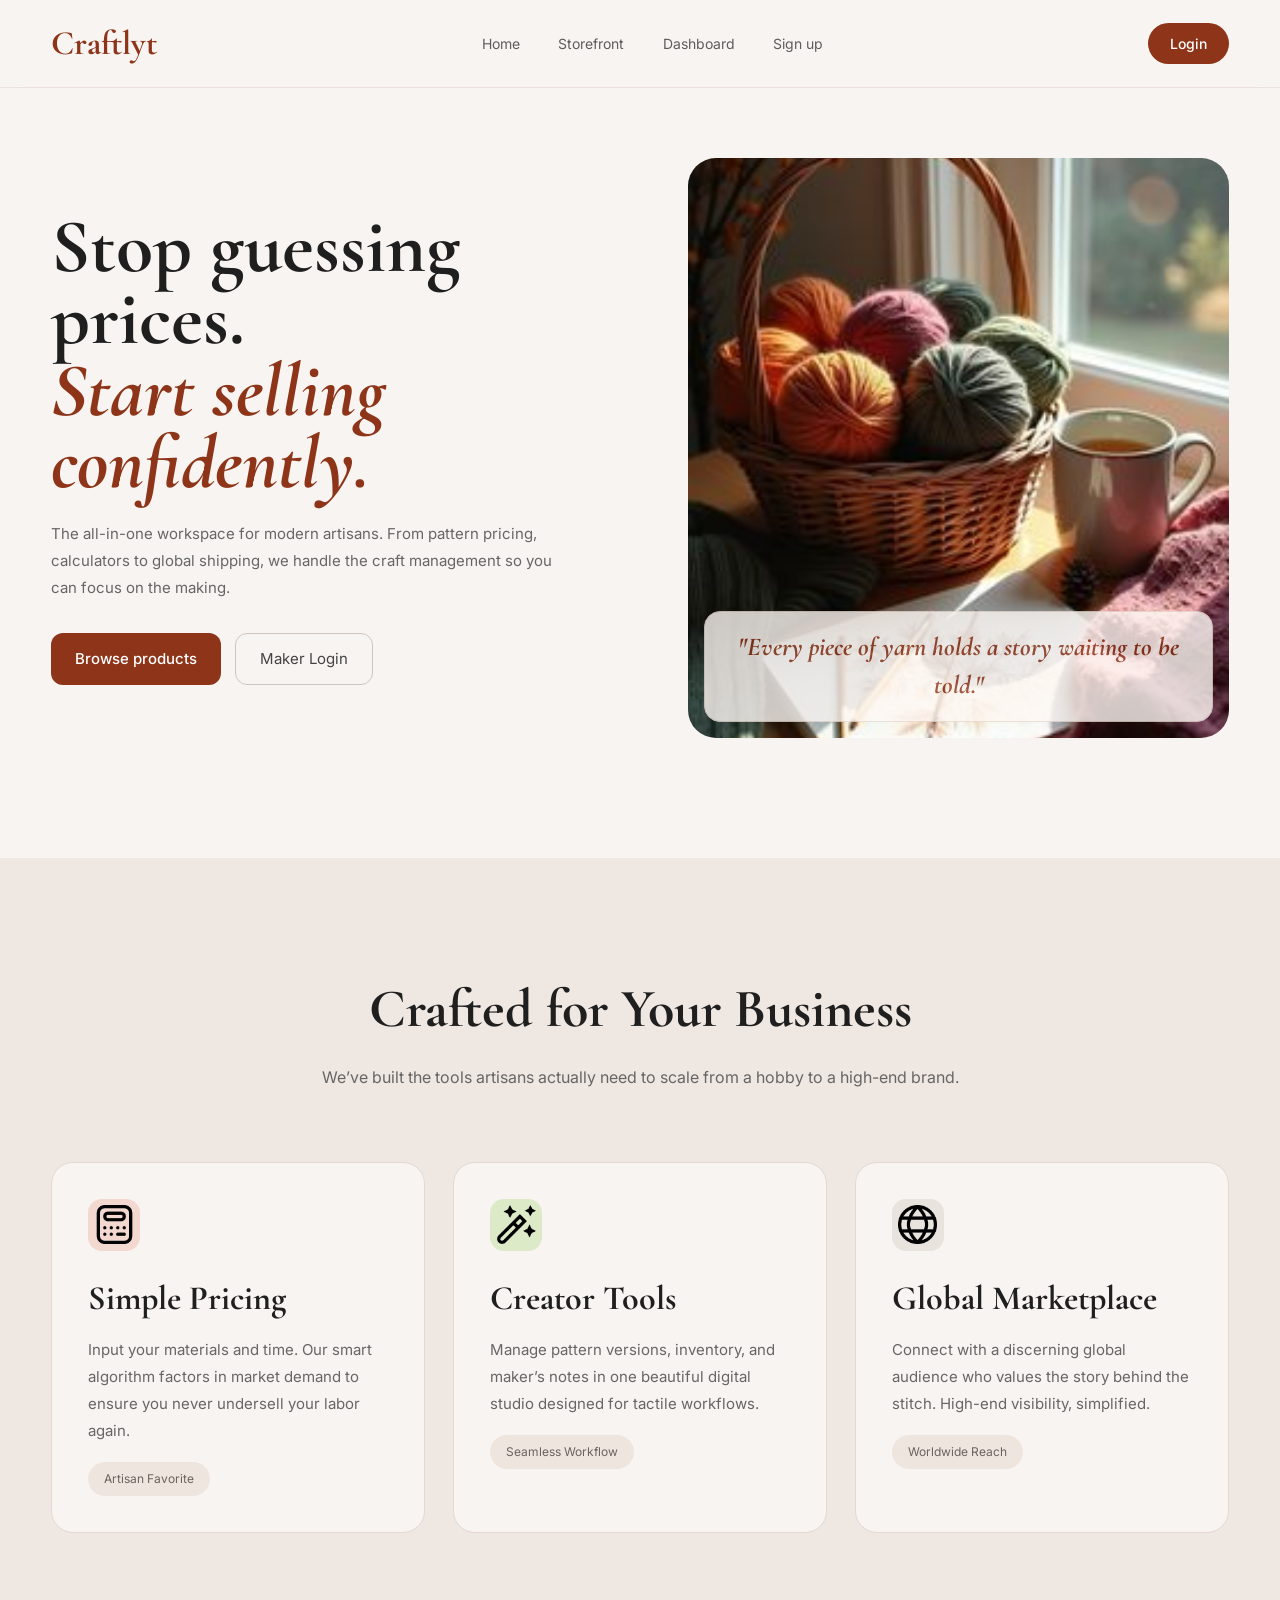
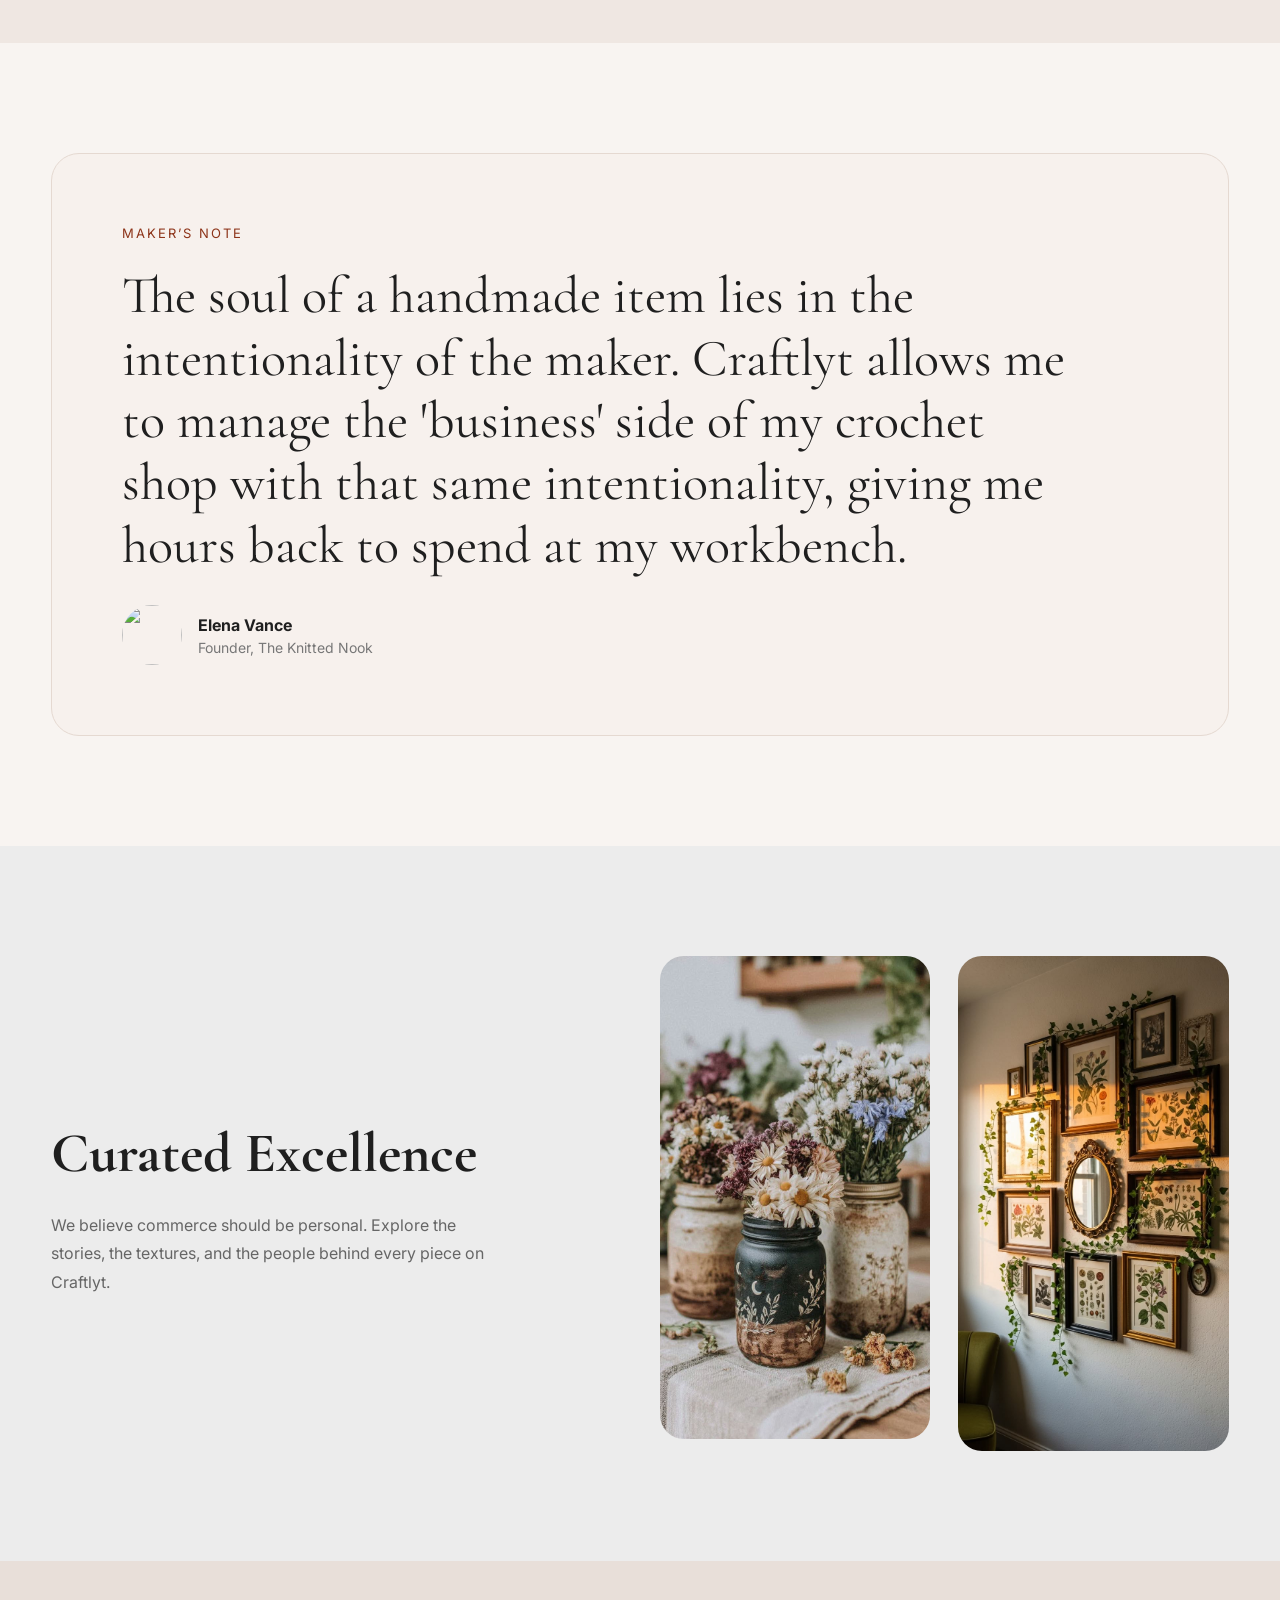
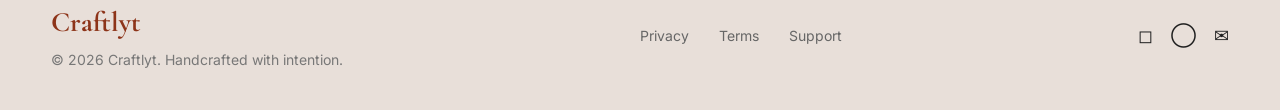
==== index.html @ c47a4555 "Created landing page and basic login" ====
<!DOCTYPE html>
<html lang="en">
<head>
  <meta charset="UTF-8" />
  <meta name="viewport" content="width=device-width, initial-scale=1.0" />
  <meta name="description" content="Craftlyt helps artisans price, manage, and sell handmade work with confidence—from materials to shipping." />
  <title>Craftlyt</title>

  <link rel="preconnect" href="https://fonts.googleapis.com">
  <link rel="preconnect" href="https://fonts.gstatic.com" crossorigin>
  <link href="https://fonts.googleapis.com/css2?family=Cormorant+Garamond:wght@400;500;600;700&family=Inter:wght@300;400;500;600&display=swap" rel="stylesheet">
  <link rel="stylesheet" href="styles.css" />
</head>
<body>

  <header class="site-header">
    <div class="container navbar">
      <a href="index.html" class="logo">Craftlyt</a>

      <input type="checkbox" id="nav-toggle" class="nav-checkbox" />
      <label for="nav-toggle" class="nav-backdrop" aria-hidden="true"></label>

      <nav class="nav-links" aria-label="Main">
        <a href="index.html">Home</a>
        <a href="#">Storefront</a>
        <a href="#">Dashboard</a>
        <a href="signup.html">Sign up</a>
      </nav>

      <div class="navbar-trailing">
        <a href="login.html" class="login-btn">Login</a>
        <label for="nav-toggle" class="nav-burger" aria-label="Toggle menu">
          <span></span>
          <span></span>
          <span></span>
        </label>
      </div>
    </div>
  </header>

  <section class="hero">
    <div class="container hero-wrapper">

      <div class="hero-content">
        <h1>
          Stop guessing prices.<br>
          <span>Start selling confidently.</span>
        </h1>

        <p>
          The all-in-one workspace for modern artisans. From pattern pricing,
          calculators to global shipping, we handle the craft management so you
          can focus on the making.
        </p>

        <div class="hero-buttons">
          <a href="#" class="primary-btn">Browse products</a>
          <a href="login.html" class="secondary-btn">Maker Login</a>
        </div>
      </div>

      <div class="hero-image">
        <img src="assets/crochet2.jpg" alt="" width="700" height="800">

        <div class="quote-card">
          <h3>"Every piece of yarn holds a story waiting to be told."</h3>
        </div>
      </div>

    </div>
  </section>

  <section class="features">
    <div class="container">

      <div class="section-title">
        <h2>Crafted for Your Business</h2>
        <p>
          We’ve built the tools artisans actually need to scale from a hobby to a high-end brand.
        </p>
      </div>

      <div class="feature-grid">

        <div class="feature-card">
          <div class="feature-icon" aria-hidden="true">
            <img src="assets/calc.png" alt="Simple Pricing">
          </div>
          <h3>Simple Pricing</h3>
          <p>
            Input your materials and time. Our smart algorithm factors in market demand to ensure you never undersell your labor again.
          </p>
          <span class="tag">Artisan Favorite</span>
        </div>

        <div class="feature-card">
          <div class="feature-icon" style="background:#dceac8" aria-hidden="true">
            <img src="assets/creator.png" alt="Creator Tools">
          </div>
          <h3>Creator Tools</h3>
          <p>
            Manage pattern versions, inventory, and maker’s notes in one beautiful digital studio designed for tactile workflows.
          </p>
          <span class="tag">Seamless Workflow</span>
        </div>

        <div class="feature-card">
          <div class="feature-icon" style="background:#e8e3dd" aria-hidden="true">
            <img src="assets/globe.png" alt="Global Marketplace">
          </div>
          <h3>Global Marketplace</h3>
          <p>
            Connect with a discerning global audience who values the story behind the stitch. High-end visibility, simplified.
          </p>
          <span class="tag">Worldwide Reach</span>
        </div>

      </div>

    </div>
  </section>

  <section class="testimonial">
    <div class="container">

      <div class="testimonial-card">

        <div class="testimonial-label">Maker’s Note</div>

        <blockquote class="testimonial-text">
          <p>The soul of a handmade item lies in the intentionality of the maker. Craftlyt allows me to manage the 'business' side of my crochet shop with that same intentionality, giving me hours back to spend at my workbench.</p>
        </blockquote>

        <div class="testimonial-user">
          <img src="https://placehold.co/100x100" alt="" width="100" height="100">

          <div>
            <h4>Elena Vance</h4>
            <p>Founder, The Knitted Nook</p>
          </div>
        </div>

      </div>

    </div>
  </section>

  <section class="gallery">
    <div class="container gallery-wrapper">

      <div class="gallery-content">
        <h2>Curated Excellence</h2>

        <p>
          We believe commerce should be personal. Explore the stories, the textures, and the people behind every piece on Craftlyt.
        </p>
      </div>

      <div class="gallery-images">
        <img src="assets/craft.jpg" alt="" width="500" height="700">
        <img src="assets/mirror.png" alt="" width="500" height="700">
      </div>

    </div>
  </section>

  <footer class="site-footer">
    <div class="container footer-wrapper">

      <div class="footer-left">
        <h2>Craftlyt</h2>
        <p>© 2026 Craftlyt. Handcrafted with intention.</p>
      </div>

      <nav class="footer-links" aria-label="Footer">
        <a href="#">Privacy</a>
        <a href="#">Terms</a>
        <a href="#">Support</a>
      </nav>

      <div class="footer-icons" aria-hidden="true">
        <span>◻</span>
        <span>◯</span>
        <span>✉</span>
      </div>

    </div>
  </footer>

</body>
</html>
---- styles.css ----
/* Craftlyt — shared styles */

:root {
  --color-bg: #f8f4f1;
  --color-text: #1f1f1f;
  --color-muted: #666;
  --color-muted-2: #5d5d5d;
  --color-brand: #8d3419;
  --color-border: #e4d8d1;
  --color-border-soft: #cfc5bf;
  --color-card: #fdf7f3;
  --color-section: #efe7e2;
  --color-section-2: #ececec;
  --color-footer: #e8dfd9;
  --font-sans: 'Inter', sans-serif;
  --font-display: 'Cormorant Garamond', serif;
  --container: min(92vw, 1250px);
}

*,
*::before,
*::after {
  margin: 0;
  padding: 0;
  box-sizing: border-box;
}

html {
  overflow-x: hidden;
}

body {
  font-family: var(--font-sans);
  background: var(--color-bg);
  color: var(--color-text);
  overflow-x: hidden;
  line-height: 1.5;
}

body.page-auth {
  min-height: 100vh;
  display: flex;
  flex-direction: column;
}

img {
  width: 100%;
  display: block;
  object-fit: cover;
}

a {
  text-decoration: none;
  color: inherit;
}

a:focus-visible,
button:focus-visible,
input:focus-visible,
summary:focus-visible {
  outline: 2px solid var(--color-brand);
  outline-offset: 3px;
}

.container {
  width: var(--container);
  margin-inline: auto;
}

/* ——— Site header & navigation ——— */

.site-header {
  position: sticky;
  top: 0;
  z-index: 100;
  background: rgba(248, 244, 241, 0.92);
  backdrop-filter: blur(10px);
  border-bottom: 1px solid rgba(228, 216, 209, 0.6);
}

.navbar {
  display: flex;
  align-items: center;
  justify-content: space-between;
  gap: 16px;
  padding: 18px 0;
  position: relative;
}

.logo {
  font-family: var(--font-display);
  font-size: clamp(28px, 4vw, 34px);
  font-weight: 700;
  color: var(--color-brand);
  flex-shrink: 0;
}

.nav-checkbox {
  position: absolute;
  width: 1px;
  height: 1px;
  padding: 0;
  margin: -1px;
  overflow: hidden;
  clip: rect(0, 0, 0, 0);
  white-space: nowrap;
  border: 0;
}

.nav-backdrop {
  display: none;
  position: fixed;
  inset: 0;
  background: rgba(31, 31, 31, 0.35);
  z-index: 200;
}

.nav-checkbox:checked ~ .nav-backdrop {
  display: block;
}

.nav-links {
  display: flex;
  align-items: center;
  gap: clamp(18px, 3vw, 40px);
  font-size: 14px;
  color: var(--color-muted-2);
}

.nav-links a:hover {
  color: var(--color-brand);
}

.navbar-trailing {
  display: flex;
  align-items: center;
  gap: 12px;
  flex-shrink: 0;
  position: relative;
  z-index: 220;
}

.nav-burger {
  display: none;
  flex-direction: column;
  justify-content: center;
  gap: 6px;
  width: 44px;
  height: 44px;
  padding: 10px;
  border-radius: 12px;
  border: 1px solid var(--color-border-soft);
  background: var(--color-card);
  cursor: pointer;
}

.nav-burger span {
  display: block;
  height: 2px;
  width: 100%;
  background: var(--color-text);
  border-radius: 1px;
  transition: transform 0.2s ease, opacity 0.2s ease;
}

.nav-checkbox:checked ~ .navbar-trailing .nav-burger span:nth-child(1) {
  transform: translateY(8px) rotate(45deg);
}

.nav-checkbox:checked ~ .navbar-trailing .nav-burger span:nth-child(2) {
  opacity: 0;
}

.nav-checkbox:checked ~ .navbar-trailing .nav-burger span:nth-child(3) {
  transform: translateY(-8px) rotate(-45deg);
}

.login-btn {
  display: inline-flex;
  align-items: center;
  justify-content: center;
  background: var(--color-brand);
  color: #fff;
  padding: 10px 22px;
  border-radius: 999px;
  font-size: 14px;
  font-weight: 500;
  border: none;
  cursor: pointer;
  white-space: nowrap;
}

a.login-btn:hover,
button.login-btn:hover {
  filter: brightness(1.05);
}

.secondary-pill {
  display: inline-flex;
  align-items: center;
  justify-content: center;
  padding: 10px 20px;
  border-radius: 999px;
  font-size: 14px;
  font-weight: 500;
  border: 1px solid var(--color-border-soft);
  color: #444;
  background: transparent;
  white-space: nowrap;
}

.secondary-pill:hover {
  border-color: var(--color-brand);
  color: var(--color-brand);
}

@media (max-width: 768px) {
  :root {
    --header-h: 76px;
  }

  .nav-burger {
    display: flex;
  }

  .nav-links {
    display: none;
    position: fixed;
    top: var(--header-h);
    left: 0;
    right: 0;
    z-index: 210;
    flex-direction: column;
    align-items: stretch;
    gap: 0;
    padding: 12px 0 20px;
    background: var(--color-card);
    border-bottom: 1px solid var(--color-border);
    box-shadow: 0 16px 40px rgba(0, 0, 0, 0.08);
  }

  .nav-links a {
    padding: 14px 24px;
    font-size: 16px;
    border-bottom: 1px solid rgba(228, 216, 209, 0.5);
  }

  .nav-links a:last-child {
    border-bottom: none;
  }

  .nav-links .login-btn,
  .nav-links .secondary-pill {
    margin: 8px 20px;
    align-self: flex-start;
  }

  .nav-checkbox:checked ~ .nav-links {
    display: flex;
  }

  .navbar {
    flex-wrap: wrap;
    padding: 14px 0;
  }

  body:has(.nav-checkbox:checked) {
    overflow: hidden;
  }
}

@media (min-width: 769px) {
  .nav-links {
    flex: 1;
    justify-content: center;
    margin-inline: 24px;
  }
}

/* ——— Buttons (marketing + forms) ——— */

.primary-btn {
  display: inline-flex;
  align-items: center;
  justify-content: center;
  background: var(--color-brand);
  color: #fff;
  padding: 14px 24px;
  border-radius: 12px;
  border: none;
  cursor: pointer;
  font-weight: 500;
  font-size: 15px;
  font-family: inherit;
  text-align: center;
}

a.primary-btn:hover,
button.primary-btn:hover {
  filter: brightness(1.05);
}

.secondary-btn {
  display: inline-flex;
  align-items: center;
  justify-content: center;
  background: transparent;
  border: 1px solid var(--color-border-soft);
  padding: 14px 24px;
  border-radius: 12px;
  cursor: pointer;
  color: #444;
  font-size: 15px;
  font-family: inherit;
}

a.secondary-btn:hover {
  border-color: var(--color-brand);
  color: var(--color-brand);
}

.auth-form-panel form .primary-btn {
  width: 100%;
  margin-bottom: 20px;
}

/* ——— Home: hero ——— */

.hero {
  padding: clamp(40px, 8vw, 70px) 0 clamp(64px, 12vw, 120px);
}

.hero-wrapper {
  display: flex;
  align-items: center;
  justify-content: space-between;
  gap: clamp(32px, 6vw, 80px);
  flex-wrap: wrap;
}

.hero-content {
  flex: 1 1 320px;
  min-width: 0;
}

.hero-content h1 {
  font-family: var(--font-display);
  font-size: clamp(40px, 8vw, 76px);
  line-height: 0.95;
  margin-bottom: 20px;
  font-weight: 700;
}

.hero-content h1 span {
  color: var(--color-brand);
  font-style: italic;
}

.hero-content p {
  max-width: 520px;
  line-height: 1.8;
  color: var(--color-muted);
  font-size: 15px;
  margin-bottom: 32px;
}

.hero-buttons {
  display: flex;
  flex-wrap: wrap;
  gap: 14px;
}

.hero-image {
  flex: 1 1 300px;
  min-width: 0;
  position: relative;
}

.hero-image img {
  border-radius: clamp(18px, 3vw, 28px);
  width: 100%;
  height: auto;
  max-height: min(70vh, 580px);
  min-height: 280px;
  object-fit: cover;
}

.price-card {
  position: absolute;
  bottom: 16px;
  left: 16px;
  right: 16px;
  background: var(--color-card);
  padding: 16px 18px;
  border-radius: 16px;
  border: 1px solid #e6d8cf;
  box-shadow: 0 10px 20px rgba(0, 0, 0, 0.04);
}

.price-card small {
  color: #7c6f69;
  text-transform: uppercase;
  font-size: 11px;
  letter-spacing: 1px;
}

.price-card h3 {
  color: var(--color-brand);
  margin-top: 6px;
  font-size: clamp(22px, 4vw, 28px);
  font-family: var(--font-display);
}

.quote-card {
  position: absolute;
  bottom: 16px;
  left: 16px;
  right: 16px;
  background: var(--color-card);
  color: var(--color-brand);
  font-size: clamp(16px, 2vw, 22px);
  font-family: var(--font-display);
  font-style: italic;
  text-align: center;
  padding: 16px 18px;
  border-radius: 16px;
  border: 1px solid #e6d8cf;
  box-shadow: 0 10px 20px rgba(0, 0, 0, 0.04);
  opacity: 0.8;
}
/* ——— Home: features ——— */

.features {
  background: var(--color-section);
  padding: clamp(56px, 10vw, 110px) 0;
}

.section-title {
  text-align: center;
  margin-bottom: clamp(40px, 8vw, 70px);
}

.section-title h2 {
  font-family: var(--font-display);
  font-size: clamp(32px, 5vw, 54px);
  margin-bottom: 14px;
}

.section-title p {
  color: var(--color-muted);
  max-width: 700px;
  margin-inline: auto;
  line-height: 1.8;
  padding-inline: 8px;
}

.feature-grid {
  display: grid;
  grid-template-columns: repeat(3, 1fr);
  gap: clamp(18px, 3vw, 28px);
}

.feature-card {
  background: var(--color-bg);
  border: 1px solid var(--color-border);
  border-radius: 22px;
  padding: clamp(24px, 4vw, 36px);
  min-height: 0;
}

.feature-icon {
  width: 52px;
  height: 52px;
  border-radius: 14px;
  background: #f3d8d0;
  margin-bottom: 22px;
  display: flex;
  justify-content: center;
  align-items: center;
}

.feature-icon img {
  width: 75%;
  height: 75%;
  object-fit: cover;
}

.feature-card h3 {
  font-family: var(--font-display);
  font-size: clamp(26px, 3.5vw, 34px);
  margin-bottom: 12px;
}

.feature-card p {
  line-height: 1.8;
  color: var(--color-muted);
  margin-bottom: 18px;
  font-size: 15px;
}

.tag {
  display: inline-block;
  background: #eee5df;
  padding: 8px 16px;
  border-radius: 999px;
  font-size: 12px;
  color: #6d625d;
}

/* ——— Home: testimonial ——— */

.testimonial {
  padding: clamp(56px, 10vw, 110px) 0;
}

.testimonial-card {
  background: #f7f1ed;
  border: 1px solid #e5d9d1;
  border-radius: clamp(20px, 3vw, 28px);
  padding: clamp(32px, 6vw, 70px);
}

.testimonial-label {
  color: var(--color-brand);
  font-size: 13px;
  letter-spacing: 2px;
  text-transform: uppercase;
  margin-bottom: 22px;
}

.testimonial-text {
  font-family: var(--font-display);
  font-size: clamp(26px, 5vw, 52px);
  line-height: 1.2;
  max-width: 950px;
  margin: 0 0 28px;
  padding: 0;
  border: none;
}

.testimonial-text p {
  margin: 0;
  font: inherit;
}

.testimonial-user {
  display: flex;
  align-items: center;
  gap: 16px;
  flex-wrap: wrap;
}

.testimonial-user img {
  width: 60px;
  height: 60px;
  border-radius: 50%;
  flex-shrink: 0;
}

.testimonial-user h4 {
  font-size: 16px;
}

.testimonial-user p {
  color: #777;
  font-size: 14px;
}

/* ——— Home: gallery ——— */

.gallery {
  background: var(--color-section-2);
  padding: clamp(56px, 10vw, 110px) 0;
}

.gallery-wrapper {
  display: flex;
  align-items: center;
  gap: clamp(32px, 5vw, 60px);
  flex-wrap: wrap;
}

.gallery-content {
  flex: 1 1 280px;
  min-width: 0;
}

.gallery-content h2 {
  font-family: var(--font-display);
  font-size: clamp(32px, 5vw, 56px);
  margin-bottom: 16px;
}

.gallery-content p {
  line-height: 1.8;
  color: var(--color-muted);
  max-width: 450px;
}

.gallery-images {
  flex: 1 1 300px;
  min-width: 0;
  display: grid;
  grid-template-columns: repeat(2, 1fr);
  gap: clamp(16px, 3vw, 28px);
}

.gallery-images img {
  border-radius: clamp(16px, 2.5vw, 24px);
  width: 100%;
  height: auto;
  min-height: 220px;
  max-height: min(55vh, 520px);
  object-fit: cover;
}

/* ——— Home: footer ——— */

.site-footer {
  background: var(--color-footer);
  padding: clamp(28px, 4vw, 40px) 0;
}

.footer-wrapper {
  display: flex;
  justify-content: space-between;
  align-items: center;
  flex-wrap: wrap;
  gap: 20px;
}

.footer-left h2 {
  font-family: var(--font-display);
  color: var(--color-brand);
  margin-bottom: 6px;
  font-size: clamp(22px, 3vw, 28px);
}

.footer-left p {
  color: #777;
  font-size: 14px;
}

.footer-links {
  display: flex;
  flex-wrap: wrap;
  gap: 20px 30px;
  color: #666;
  font-size: 14px;
}

.footer-links a:hover {
  color: var(--color-brand);
}

.footer-icons {
  display: flex;
  gap: 18px;
  font-size: 18px;
}

/* ——— Auth pages ——— */

.auth-main {
  flex: 1;
  display: flex;
  align-items: stretch;
  padding: clamp(16px, 3vw, 24px) 0 clamp(40px, 6vw, 56px);
}

.auth-layout {
  width: min(100%, 1100px);
  margin-inline: auto;
  display: grid;
  grid-template-columns: minmax(0, 1fr) minmax(0, 1fr);
  border-radius: clamp(18px, 2.5vw, 28px);
  overflow: hidden;
  border: 1px solid var(--color-border);
  background: var(--color-card);
  box-shadow: 0 18px 48px rgba(0, 0, 0, 0.06);
}

.auth-form-panel {
  padding: clamp(32px, 5vw, 56px) clamp(24px, 4vw, 48px) clamp(40px, 5vw, 64px);
  display: flex;
  flex-direction: column;
  justify-content: center;
}

.eyebrow {
  color: var(--color-brand);
  font-size: 12px;
  letter-spacing: 2px;
  text-transform: uppercase;
  margin-bottom: 12px;
}

.auth-form-panel h1 {
  font-family: var(--font-display);
  font-size: clamp(32px, 4vw, 44px);
  line-height: 1.05;
  font-weight: 700;
  margin-bottom: 10px;
}

.auth-lede {
  color: var(--color-muted);
  font-size: 15px;
  line-height: 1.7;
  margin-bottom: clamp(22px, 4vw, 36px);
  max-width: 420px;
}

.field {
  margin-bottom: 18px;
}

.field label {
  display: block;
  font-size: 13px;
  font-weight: 500;
  color: #444;
  margin-bottom: 8px;
}

.field input {
  width: 100%;
  padding: 14px 16px;
  font-size: 16px;
  font-family: inherit;
  border: 1px solid var(--color-border);
  border-radius: 12px;
  background: #fff;
  color: var(--color-text);
}

.field input::placeholder {
  color: #9a9a9a;
}

.field input:hover {
  border-color: var(--color-border-soft);
}

.field-row {
  display: flex;
  align-items: center;
  justify-content: space-between;
  gap: 16px;
  flex-wrap: wrap;
  margin-bottom: 22px;
}

.remember {
  display: flex;
  align-items: center;
  gap: 10px;
  font-size: 14px;
  color: #555;
  cursor: pointer;
  user-select: none;
}

.remember input {
  width: 18px;
  height: 18px;
  accent-color: var(--color-brand);
  cursor: pointer;
}

.forgot {
  font-size: 14px;
  color: var(--color-brand);
  font-weight: 500;
}

.forgot:hover {
  text-decoration: underline;
}

.auth-switch {
  font-size: 14px;
  color: #666;
  text-align: center;
}

.auth-switch a {
  color: var(--color-brand);
  font-weight: 600;
}

.auth-switch a:hover {
  text-decoration: underline;
}

.field-grid {
  display: grid;
  grid-template-columns: 1fr 1fr;
  gap: 16px;
}

.terms {
  display: flex;
  align-items: flex-start;
  gap: 10px;
  font-size: 13px;
  line-height: 1.55;
  color: #555;
  margin: 8px 0 20px;
  cursor: pointer;
  user-select: none;
}

.terms input {
  width: 18px;
  height: 18px;
  margin-top: 2px;
  flex-shrink: 0;
  accent-color: var(--color-brand);
  cursor: pointer;
}

.terms a {
  color: var(--color-brand);
  font-weight: 500;
}

.terms a:hover {
  text-decoration: underline;
}

.auth-aside {
  position: relative;
  background: var(--color-section);
  min-height: 380px;
}

.auth-aside img {
  width: 100%;
  height: 100%;
  min-height: 380px;
  object-fit: cover;
}

.auth-aside-caption {
  position: absolute;
  bottom: clamp(16px, 3vw, 28px);
  left: clamp(16px, 3vw, 28px);
  right: clamp(16px, 3vw, 28px);
  background: rgba(253, 247, 243, 0.94);
  border: 1px solid #e6d8cf;
  border-radius: 16px;
  padding: 16px 18px;
  box-shadow: 0 10px 24px rgba(0, 0, 0, 0.06);
}

.auth-aside-caption small {
  color: #7c6f69;
  text-transform: uppercase;
  font-size: 11px;
  letter-spacing: 1px;
}

.auth-aside-caption p {
  font-family: var(--font-display);
  font-size: clamp(18px, 2.5vw, 22px);
  line-height: 1.35;
  color: var(--color-text);
  margin-top: 6px;
}

.auth-footer {
  background: var(--color-footer);
  padding: 24px 0;
  margin-top: auto;
}

.footer-inner {
  display: flex;
  justify-content: space-between;
  align-items: center;
  flex-wrap: wrap;
  gap: 16px;
  font-size: 14px;
  color: #666;
}

.footer-inner nav a:hover {
  color: var(--color-brand);
}

/* ——— Responsive: layout breakpoints ——— */

@media (max-width: 992px) {
  .feature-grid {
    grid-template-columns: 1fr;
  }

  .gallery-images {
    grid-template-columns: 1fr;
    max-width: 560px;
    margin-inline: auto;
  }

  .hero-wrapper {
    flex-direction: column;
  }

  .hero-image {
    width: 100%;
    max-width: 640px;
    margin-inline: auto;
  }

  .gallery-wrapper {
    flex-direction: column;
  }

  .gallery-content {
    text-align: center;
  }

  .gallery-content p {
    margin-inline: auto;
  }
}

@media (max-width: 900px) {
  .auth-layout {
    grid-template-columns: 1fr;
  }

  .auth-aside {
    min-height: 240px;
    order: -1;
  }

  .auth-aside img {
    min-height: 240px;
  }

  .field-grid {
    grid-template-columns: 1fr;
  }
}

@media (max-width: 768px) {
  .footer-wrapper {
    flex-direction: column;
    text-align: center;
    justify-content: center;
  }

  .footer-links {
    justify-content: center;
  }
}

@media (max-width: 480px) {
  .hero-buttons {
    flex-direction: column;
    align-items: stretch;
  }

  .hero-buttons .primary-btn,
  .hero-buttons .secondary-btn {
    width: 100%;
    justify-content: center;
  }

  .login-btn {
    padding-inline: 16px;
    font-size: 13px;
  }
}
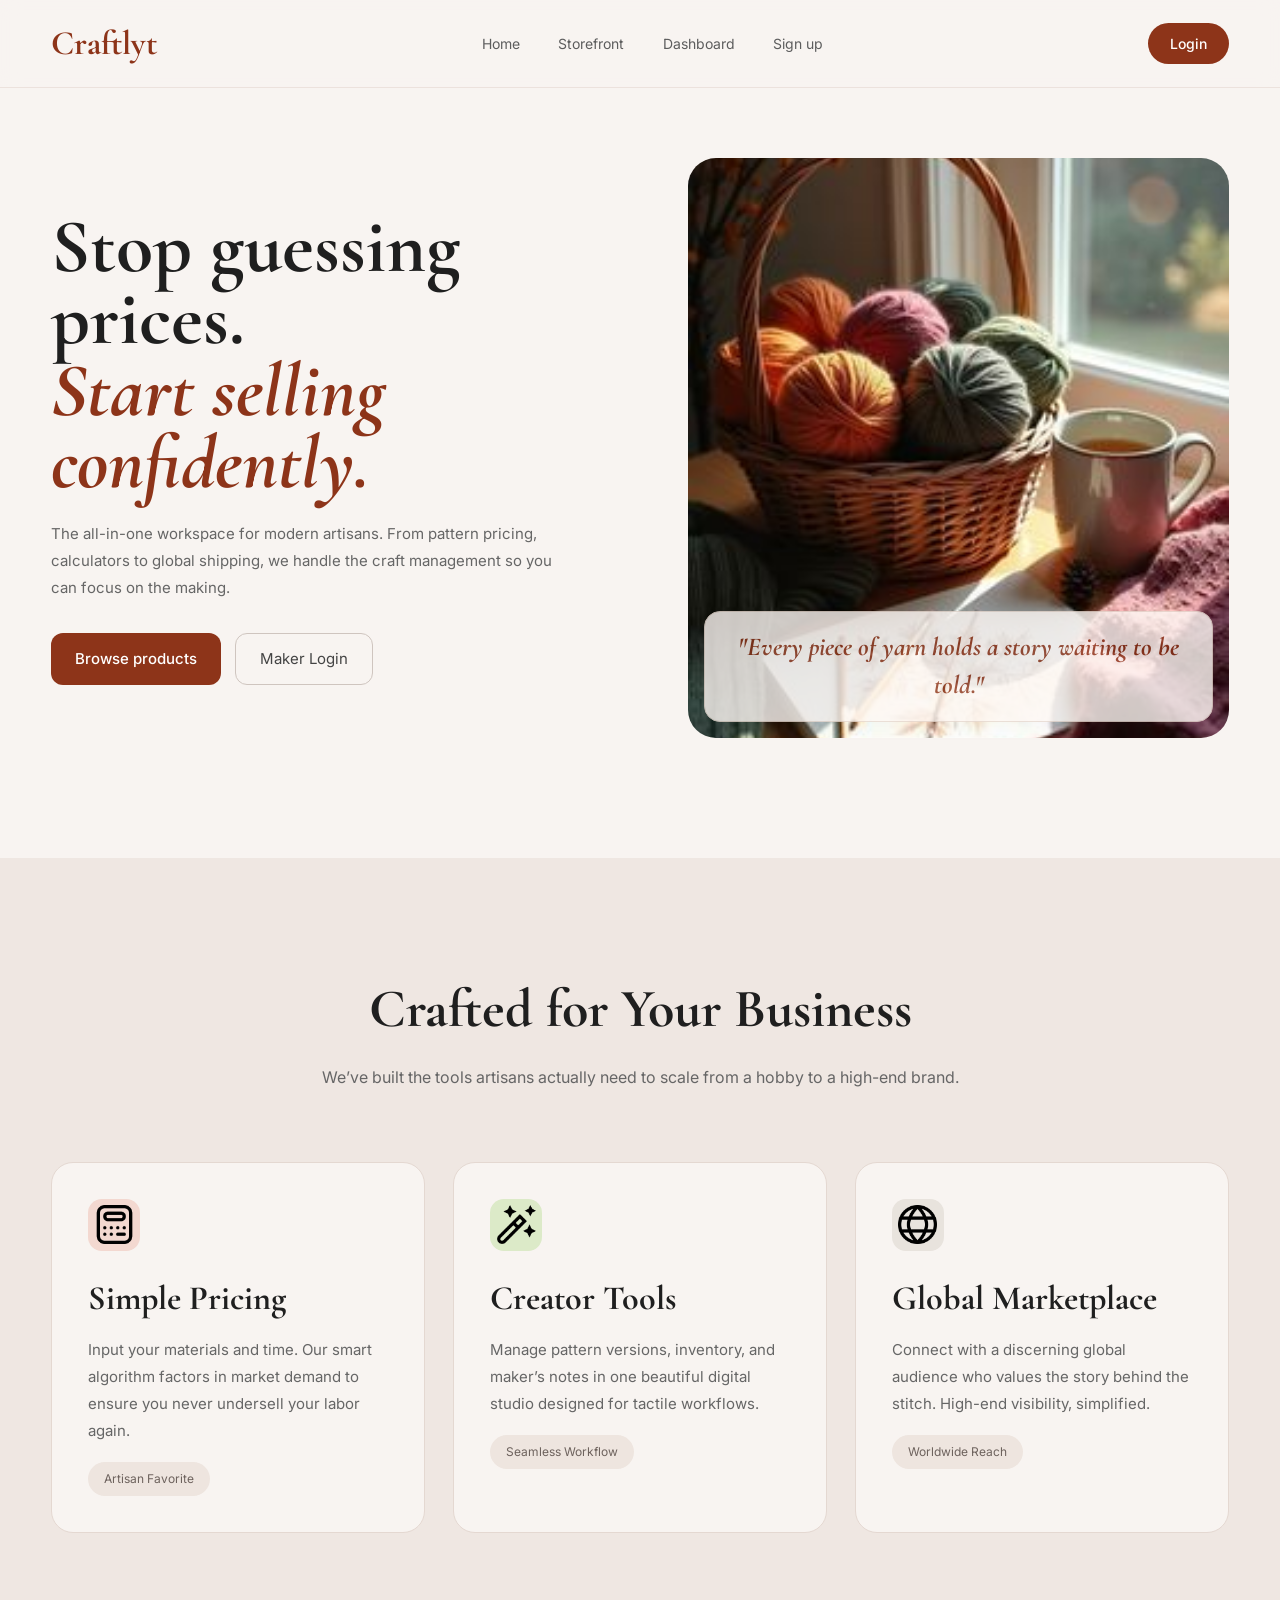
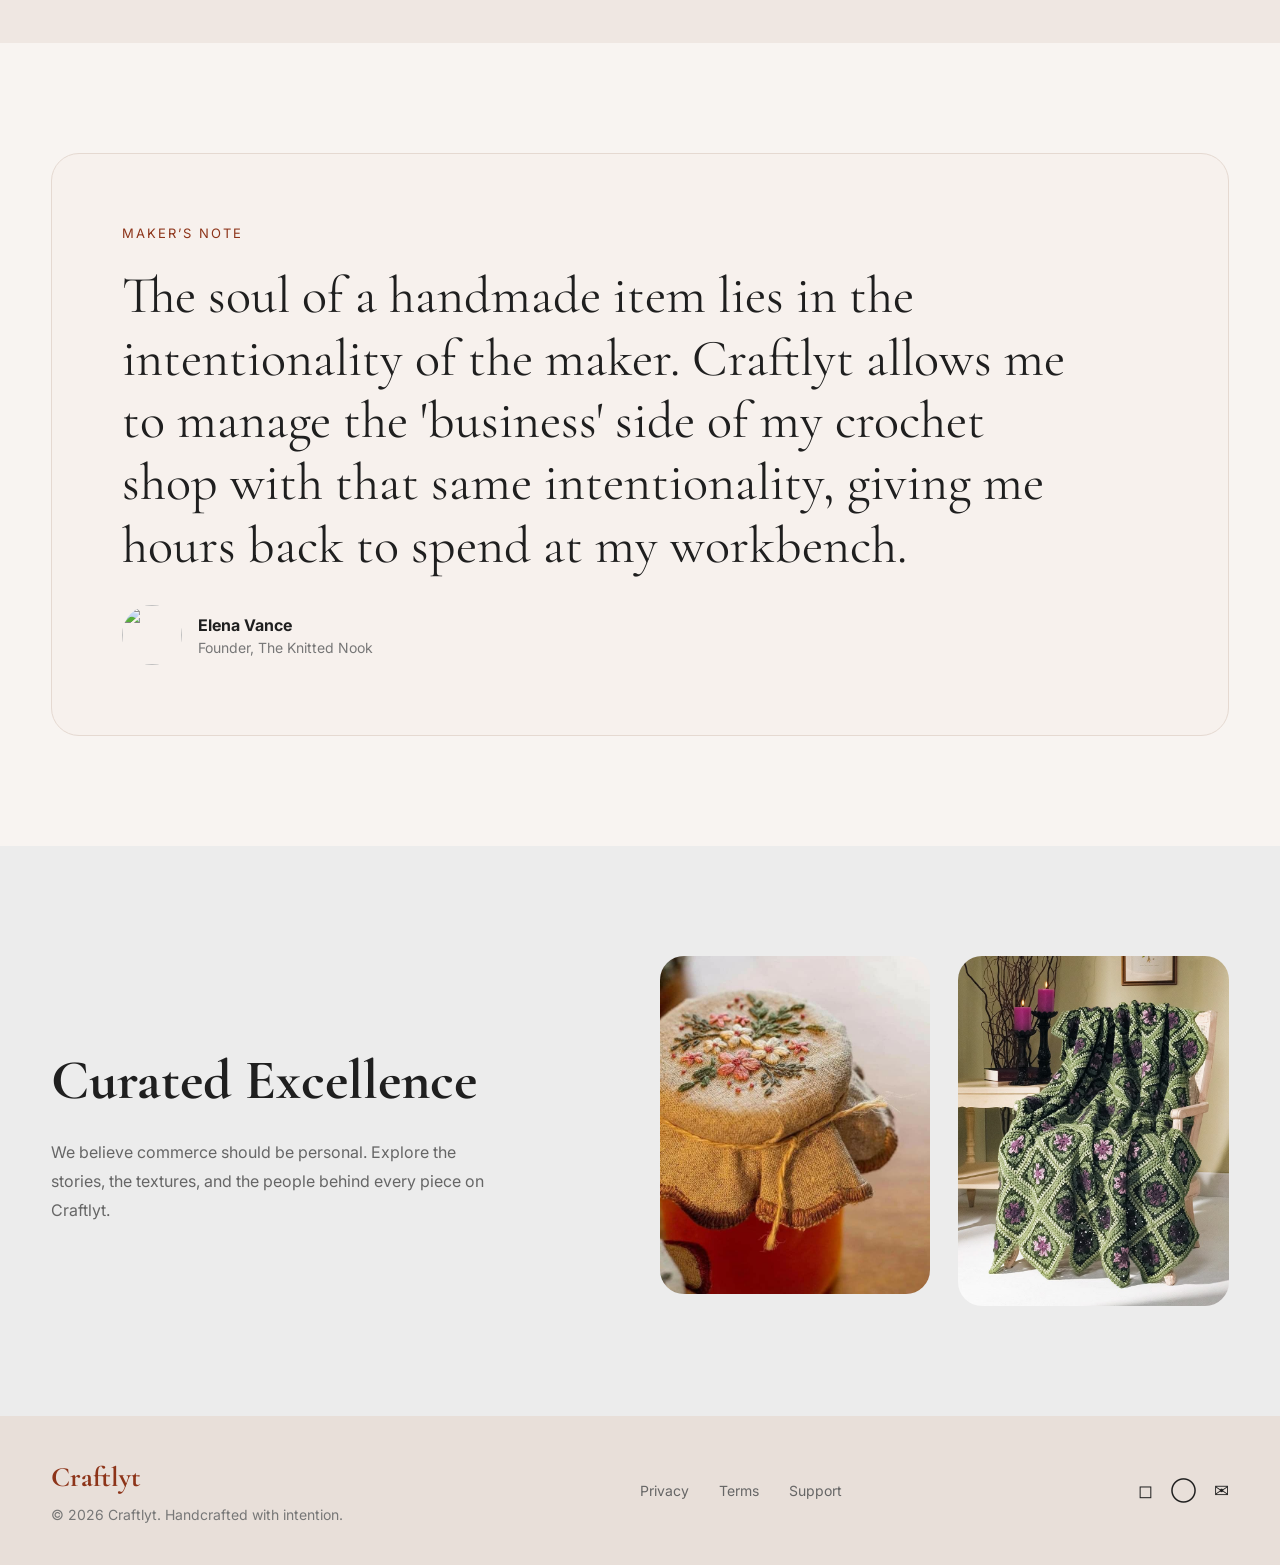
==== commit f06ff467: "Added storefront" ====
--- a/index.html
+++ b/index.html
@@ -22,7 +22,7 @@
 
       <nav class="nav-links" aria-label="Main">
         <a href="index.html">Home</a>
-        <a href="#">Storefront</a>
+        <a href="storefront.html">Storefront</a>
         <a href="#">Dashboard</a>
         <a href="signup.html">Sign up</a>
       </nav>
@@ -54,7 +54,7 @@
         </p>
 
         <div class="hero-buttons">
-          <a href="#" class="primary-btn">Browse products</a>
+          <a href="storefront.html" class="primary-btn">Browse products</a>
           <a href="login.html" class="secondary-btn">Maker Login</a>
         </div>
       </div>
@@ -132,7 +132,7 @@
         </blockquote>
 
         <div class="testimonial-user">
-          <img src="https://placehold.co/100x100" alt="" width="100" height="100">
+          <img src="https://placehold.co/72x72/e8dfd9/8d3419?text=EV" alt="" width="100" height="100">
 
           <div>
             <h4>Elena Vance</h4>
@@ -157,8 +157,8 @@
       </div>
 
       <div class="gallery-images">
-        <img src="assets/craft.jpg" alt="" width="500" height="700">
-        <img src="assets/mirror.png" alt="" width="500" height="700">
+        <img src="assets/emb1.jpg" alt="" width="500" height="700">
+        <img src="assets/crochet1.jpg" alt="" width="500" height="700">
       </div>
 
     </div>
--- a/styles.css
+++ b/styles.css
@@ -15,6 +15,7 @@
   --font-sans: 'Inter', sans-serif;
   --font-display: 'Cormorant Garamond', serif;
   --container: min(92vw, 1250px);
+  --site-header-offset: 74px;
 }
 
 *,
@@ -267,6 +268,10 @@
   body:has(.nav-checkbox:checked) {
     overflow: hidden;
   }
+
+  .page-storefront {
+    --site-header-offset: 76px;
+  }
 }
 
 @media (min-width: 769px) {
@@ -973,3 +978,298 @@
     font-size: 13px;
   }
 }
+
+/* ——— Storefront (marketplace) ——— */
+
+.visually-hidden {
+  position: absolute;
+  width: 1px;
+  height: 1px;
+  padding: 0;
+  margin: -1px;
+  overflow: hidden;
+  clip: rect(0, 0, 0, 0);
+  white-space: nowrap;
+  border: 0;
+}
+
+.page-storefront {
+  min-height: 100vh;
+  display: flex;
+  flex-direction: column;
+}
+
+.page-storefront .storefront {
+  flex: 1;
+}
+
+.storefront-intro {
+  padding: clamp(20px, 4vw, 36px) 0 clamp(16px, 3vw, 24px);
+  text-align: center;
+}
+
+.storefront-eyebrow {
+  margin-bottom: 10px;
+}
+
+.storefront-title {
+  font-family: var(--font-display);
+  font-size: clamp(36px, 5vw, 52px);
+  font-weight: 700;
+  line-height: 1.05;
+  margin-bottom: 12px;
+}
+
+.storefront-sub {
+  color: var(--color-muted);
+  font-size: 15px;
+  line-height: 1.7;
+  max-width: 560px;
+  margin-inline: auto;
+}
+
+.storefront-sticky {
+  position: sticky;
+  top: var(--site-header-offset);
+  z-index: 90;
+  background: rgba(248, 244, 241, 0.94);
+  backdrop-filter: blur(10px);
+  border-bottom: 1px solid rgba(228, 216, 209, 0.85);
+  margin-bottom: clamp(20px, 3vw, 28px);
+}
+
+.storefront-toolbar {
+  display: flex;
+  flex-direction: column;
+  gap: 14px;
+  padding: 14px 0 16px;
+}
+
+.storefront-search-wrap {
+  width: 100%;
+}
+
+.storefront-search {
+  width: 100%;
+  max-width: 420px;
+  padding: 13px 16px 13px 44px;
+  font-size: 15px;
+  font-family: inherit;
+  border: 1px solid var(--color-border);
+  border-radius: 12px;
+  background: #fff url("data:image/svg+xml,%3Csvg xmlns='http://www.w3.org/2000/svg' width='18' height='18' fill='none' stroke='%23999' stroke-width='2' viewBox='0 0 24 24'%3E%3Ccircle cx='11' cy='11' r='7'/%3E%3Cpath d='M21 21l-4.3-4.3'/%3E%3C/svg%3E") 14px center no-repeat;
+  color: var(--color-text);
+}
+
+.storefront-search::placeholder {
+  color: #9a9a9a;
+}
+
+.storefront-search:hover {
+  border-color: var(--color-border-soft);
+}
+
+.storefront-pills {
+  display: flex;
+  flex-wrap: wrap;
+  gap: 8px;
+  align-items: center;
+}
+
+.storefront-pill {
+  padding: 8px 16px;
+  border-radius: 999px;
+  font-size: 13px;
+  font-weight: 500;
+  font-family: inherit;
+  border: 1px solid var(--color-border);
+  background: #fff;
+  color: var(--color-muted-2);
+  cursor: pointer;
+  transition: background 0.15s ease, color 0.15s ease, border-color 0.15s ease;
+}
+
+.storefront-pill:hover {
+  border-color: var(--color-brand);
+  color: var(--color-brand);
+}
+
+.storefront-pill[aria-pressed='true'] {
+  background: var(--color-brand);
+  color: #fff;
+  border-color: var(--color-brand);
+}
+
+.storefront-results {
+  padding-bottom: clamp(48px, 8vw, 80px);
+}
+
+.storefront-count {
+  font-size: 14px;
+  color: var(--color-muted);
+  margin-bottom: 18px;
+}
+
+.storefront-grid {
+  display: grid;
+  grid-template-columns: repeat(auto-fill, minmax(min(100%, 280px), 1fr));
+  gap: clamp(18px, 2.5vw, 26px);
+}
+
+.product-card {
+  display: flex;
+  flex-direction: column;
+  border-radius: 20px;
+  border: 1px solid var(--color-border);
+  background: var(--color-card);
+  overflow: hidden;
+  box-shadow: 0 8px 24px rgba(0, 0, 0, 0.04);
+  transition: box-shadow 0.2s ease, transform 0.2s ease;
+}
+
+.product-card:hover {
+  box-shadow: 0 14px 36px rgba(0, 0, 0, 0.08);
+  transform: translateY(-2px);
+}
+
+.product-card-link {
+  display: flex;
+  flex-direction: column;
+  flex: 1;
+  color: inherit;
+  min-height: 0;
+}
+
+.product-card-image-wrap {
+  position: relative;
+  aspect-ratio: 4 / 3;
+  background: var(--color-section-2);
+}
+
+.product-card-img {
+  width: 100%;
+  height: 100%;
+  object-fit: cover;
+}
+
+.product-card-badge {
+  position: absolute;
+  top: 12px;
+  left: 12px;
+  padding: 6px 12px;
+  border-radius: 999px;
+  font-size: 11px;
+  font-weight: 600;
+  letter-spacing: 0.04em;
+  text-transform: uppercase;
+  background: rgba(253, 247, 243, 0.95);
+  color: var(--color-brand);
+  border: 1px solid rgba(141, 52, 25, 0.25);
+}
+
+.product-card-body {
+  padding: 18px 18px 16px;
+  display: flex;
+  flex-direction: column;
+  gap: 8px;
+  flex: 1;
+}
+
+.product-card-title {
+  font-family: var(--font-display);
+  font-size: 22px;
+  font-weight: 600;
+  line-height: 1.2;
+}
+
+.product-card-desc {
+  font-size: 14px;
+  line-height: 1.55;
+  color: var(--color-muted);
+  display: -webkit-box;
+  -webkit-line-clamp: 3;
+  line-clamp: 3;
+  -webkit-box-orient: vertical;
+  overflow: hidden;
+  flex: 1;
+}
+
+.product-card-footer {
+  display: flex;
+  align-items: center;
+  justify-content: space-between;
+  gap: 12px;
+  margin-top: 8px;
+  padding-top: 12px;
+  border-top: 1px solid rgba(228, 216, 209, 0.7);
+}
+
+.product-card-price {
+  font-size: 17px;
+  font-weight: 600;
+  color: var(--color-brand);
+  font-variant-numeric: tabular-nums;
+}
+
+.product-card-creator {
+  display: flex;
+  align-items: center;
+  gap: 8px;
+  min-width: 0;
+}
+
+.product-card-avatar {
+  width: 36px;
+  height: 36px;
+  border-radius: 50%;
+  object-fit: cover;
+  flex-shrink: 0;
+  border: 1px solid var(--color-border);
+}
+
+.product-card-creator-name {
+  font-size: 13px;
+  font-weight: 500;
+  color: #444;
+  white-space: nowrap;
+  overflow: hidden;
+  text-overflow: ellipsis;
+}
+
+.storefront-empty {
+  text-align: center;
+  padding: 48px 20px;
+  border-radius: 20px;
+  border: 1px dashed var(--color-border);
+  background: rgba(253, 247, 243, 0.5);
+  margin-top: 8px;
+}
+
+.storefront-empty-title {
+  font-family: var(--font-display);
+  font-size: 26px;
+  margin-bottom: 8px;
+}
+
+.storefront-empty-desc {
+  color: var(--color-muted);
+  font-size: 15px;
+}
+
+@media (min-width: 900px) {
+  .storefront-toolbar {
+    flex-direction: row;
+    align-items: center;
+    justify-content: space-between;
+    gap: 20px;
+  }
+
+  .storefront-search-wrap {
+    flex: 0 1 420px;
+  }
+
+  .storefront-pills {
+    flex: 1;
+    justify-content: flex-end;
+  }
+}
